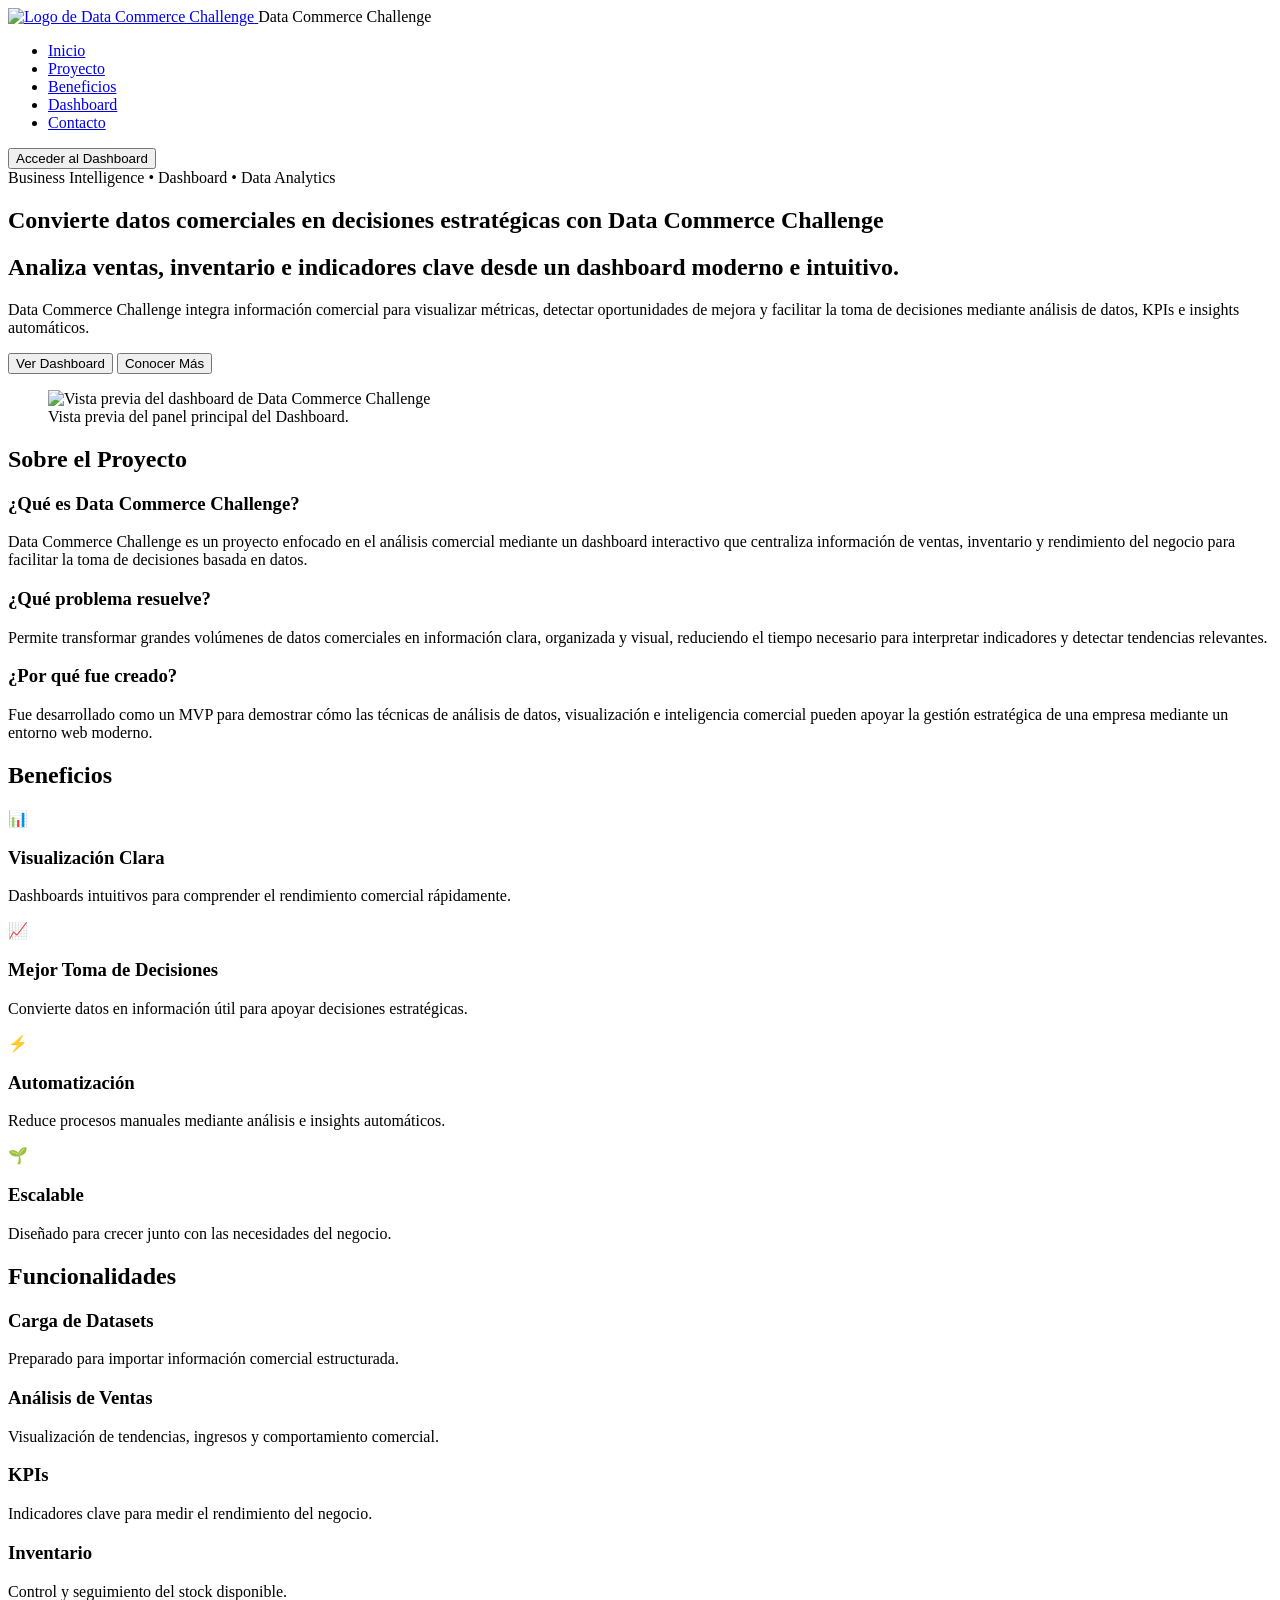
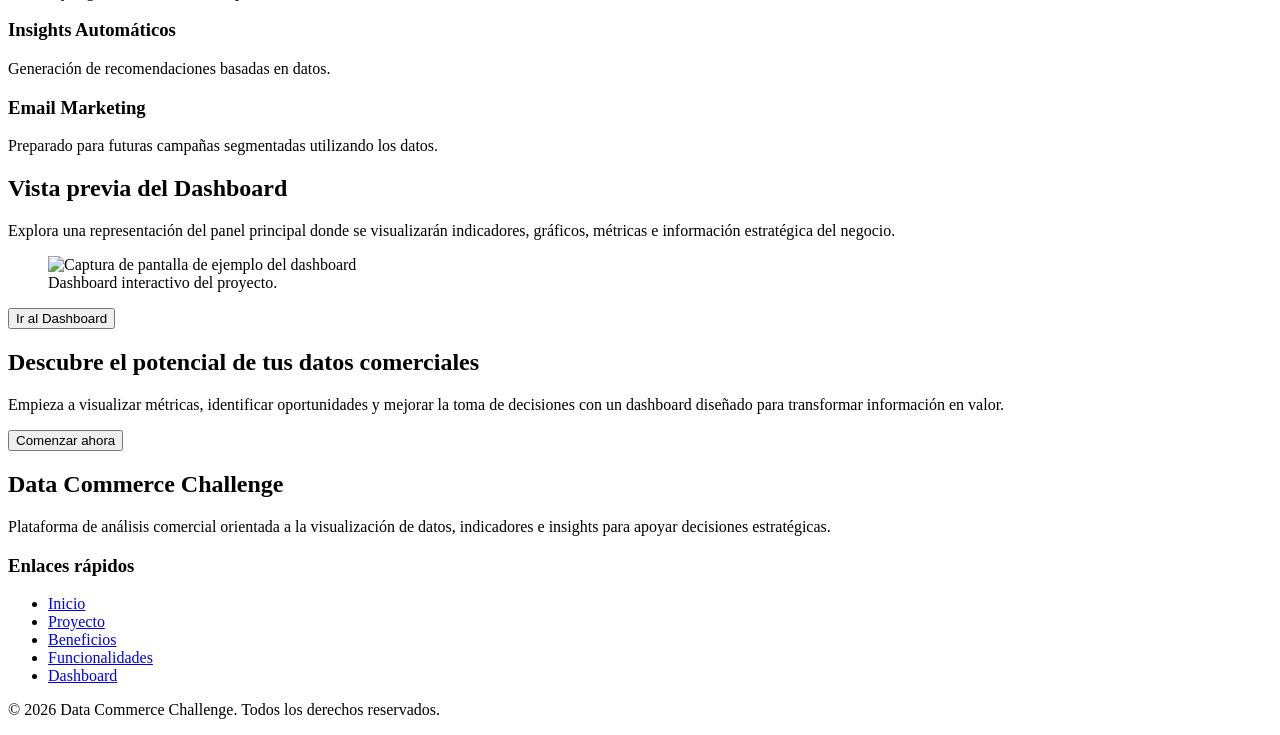
==== index.html @ dd5c3437 "Commit Codigo Index.html" ====
<!DOCTYPE html>
<html lang="es">

<head>
    <meta charset="UTF-8">
    <meta name="viewport" content="width=device-width, initial-scale=1.0">
    <meta name="description"
        content="Data Commerce Challenge es una plataforma de análisis comercial que transforma datos de ventas e inventario en información estratégica mediante un dashboard interactivo.">
    <title>Data Commerce Challenge | Dashboard de Análisis Comercial</title>

    <link rel="stylesheet" href="css/base.css">
    <link rel="stylesheet" href="css/landing.css">
</head>

<body>

    <header class="header" id="home">
        <nav class="navbar" aria-label="Navegación principal">

            <div class="navbar__brand">
                <a href="#hero" class="navbar__logo" aria-label="Inicio">
                    <img src="assets/images/logo.svg" alt="Logo de Data Commerce Challenge">
                </a>
                <span class="navbar__title">Data Commerce Challenge</span>
            </div>

            <ul class="navbar__menu">
                <li class="navbar__item">
                    <a href="#hero" class="navbar__link">Inicio</a>
                </li>
                <li class="navbar__item">
                    <a href="#about" class="navbar__link">Proyecto</a>
                </li>
                <li class="navbar__item">
                    <a href="#benefits" class="navbar__link">Beneficios</a>
                </li>
                <li class="navbar__item">
                    <a href="#dashboard-preview" class="navbar__link">Dashboard</a>
                </li>
                <li class="navbar__item">
                    <a href="#footer" class="navbar__link">Contacto</a>
                </li>
            </ul>

            <a href="#dashboard-preview" class="navbar__cta">
                <button type="button">Acceder al Dashboard</button>
            </a>

        </nav>
    </header>

    <main>

        <section class="hero" id="hero">

            <div class="hero__content">

                <span class="hero__badge">
                    Business Intelligence • Dashboard • Data Analytics
                </span>

                <h1>
                    Convierte datos comerciales en decisiones estratégicas con Data Commerce Challenge
                </h1>

                <h2 class="hero__subtitle">
                    Analiza ventas, inventario e indicadores clave desde un dashboard moderno e intuitivo.
                </h2>

                <p class="hero__description">
                    Data Commerce Challenge integra información comercial para visualizar métricas,
                    detectar oportunidades de mejora y facilitar la toma de decisiones mediante análisis
                    de datos, KPIs e insights automáticos.
                </p>

                <div class="hero__actions">
                    <button type="button">
                        Ver Dashboard
                    </button>

                    <button type="button">
                        Conocer Más
                    </button>
                </div>

            </div>

            <div class="hero__image">

                <figure>

                    <img
                        src="assets/images/dashboard-placeholder.png"
                        alt="Vista previa del dashboard de Data Commerce Challenge">

                    <figcaption>
                        Vista previa del panel principal del Dashboard.
                    </figcaption>

                </figure>

            </div>

        </section>

        <section class="about" id="about">

            <h2 class="section-title">
                Sobre el Proyecto
            </h2>

            <article class="about__article">

                <h3>
                    ¿Qué es Data Commerce Challenge?
                </h3>

                <p>
                    Data Commerce Challenge es un proyecto enfocado en el análisis comercial mediante un
                    dashboard interactivo que centraliza información de ventas, inventario y rendimiento
                    del negocio para facilitar la toma de decisiones basada en datos.
                </p>

            </article>

            <article class="about__article">

                <h3>
                    ¿Qué problema resuelve?
                </h3>

                <p>
                    Permite transformar grandes volúmenes de datos comerciales en información clara,
                    organizada y visual, reduciendo el tiempo necesario para interpretar indicadores
                    y detectar tendencias relevantes.
                </p>

            </article>

            <article class="about__article">

                <h3>
                    ¿Por qué fue creado?
                </h3>

                <p>
                    Fue desarrollado como un MVP para demostrar cómo las técnicas de análisis de datos,
                    visualización e inteligencia comercial pueden apoyar la gestión estratégica de una
                    empresa mediante un entorno web moderno.
                </p>

            </article>

        </section>

        <section class="benefits" id="benefits">

            <h2 class="section-title">
                Beneficios
            </h2>

            <div class="benefits__grid">

                <article class="benefit-card">

                    <span class="benefit-card__icon">
                        📊
                    </span>

                    <h3>
                        Visualización Clara
                    </h3>

                    <p>
                        Dashboards intuitivos para comprender el rendimiento comercial rápidamente.
                    </p>

                </article>

                <article class="benefit-card">

                    <span class="benefit-card__icon">
                        📈
                    </span>

                    <h3>
                        Mejor Toma de Decisiones
                    </h3>

                    <p>
                        Convierte datos en información útil para apoyar decisiones estratégicas.
                    </p>

                </article>

                <article class="benefit-card">

                    <span class="benefit-card__icon">
                        ⚡
                    </span>

                    <h3>
                        Automatización
                    </h3>

                    <p>
                        Reduce procesos manuales mediante análisis e insights automáticos.
                    </p>

                </article>

                <article class="benefit-card">

                    <span class="benefit-card__icon">
                        🌱
                    </span>

                    <h3>
                        Escalable
                    </h3>

                    <p>
                        Diseñado para crecer junto con las necesidades del negocio.
                    </p>

                </article>

            </div>

        </section>

        <section class="features" id="features">

            <h2 class="section-title">
                Funcionalidades
            </h2>

            <div class="features__grid">

                <article class="feature-card">
                    <h3>Carga de Datasets</h3>
                    <p>Preparado para importar información comercial estructurada.</p>
                </article>

                <article class="feature-card">
                    <h3>Análisis de Ventas</h3>
                    <p>Visualización de tendencias, ingresos y comportamiento comercial.</p>
                </article>

                <article class="feature-card">
                    <h3>KPIs</h3>
                    <p>Indicadores clave para medir el rendimiento del negocio.</p>
                </article>

                <article class="feature-card">
                    <h3>Inventario</h3>
                    <p>Control y seguimiento del stock disponible.</p>
                </article>

                <article class="feature-card">
                    <h3>Insights Automáticos</h3>
                    <p>Generación de recomendaciones basadas en datos.</p>
                </article>

                <article class="feature-card">
                    <h3>Email Marketing</h3>
                    <p>Preparado para futuras campañas segmentadas utilizando los datos.</p>
                </article>

            </div>

        </section>

        <section class="dashboard-preview" id="dashboard-preview">

            <div class="dashboard-preview__content">

                <h2 class="section-title">
                    Vista previa del Dashboard
                </h2>

                <p>
                    Explora una representación del panel principal donde se visualizarán
                    indicadores, gráficos, métricas e información estratégica del negocio.
                </p>

                <figure>

                    <img
                        src="assets/images/dashboard-preview.png"
                        alt="Captura de pantalla de ejemplo del dashboard">

                    <figcaption>
                        Dashboard interactivo del proyecto.
                    </figcaption>

                </figure>

                <button type="button">
                    Ir al Dashboard
                </button>

            </div>

        </section>

        <section class="cta" id="cta">

            <div class="cta__content">

                <h2>
                    Descubre el potencial de tus datos comerciales
                </h2>

                <p>
                    Empieza a visualizar métricas, identificar oportunidades y mejorar la toma
                    de decisiones con un dashboard diseñado para transformar información en valor.
                </p>

                <button type="button">
                    Comenzar ahora
                </button>

            </div>

        </section>

    </main>

    <footer class="footer" id="footer">

        <div class="footer__brand">

            <h2>
                Data Commerce Challenge
            </h2>

            <p>
                Plataforma de análisis comercial orientada a la visualización de datos,
                indicadores e insights para apoyar decisiones estratégicas.
            </p>

        </div>

        <div class="footer__links">

            <h3>
                Enlaces rápidos
            </h3>

            <ul>

                <li>
                    <a href="#hero">Inicio</a>
                </li>

                <li>
                    <a href="#about">Proyecto</a>
                </li>

                <li>
                    <a href="#benefits">Beneficios</a>
                </li>

                <li>
                    <a href="#features">Funcionalidades</a>
                </li>

                <li>
                    <a href="#dashboard-preview">Dashboard</a>
                </li>

            </ul>

        </div>

        <div class="footer__copyright">

            <p>
                &copy; 2026 Data Commerce Challenge. Todos los derechos reservados.
            </p>

        </div>

    </footer>

    <script src="js/main.js"></script>

</body>

</html>
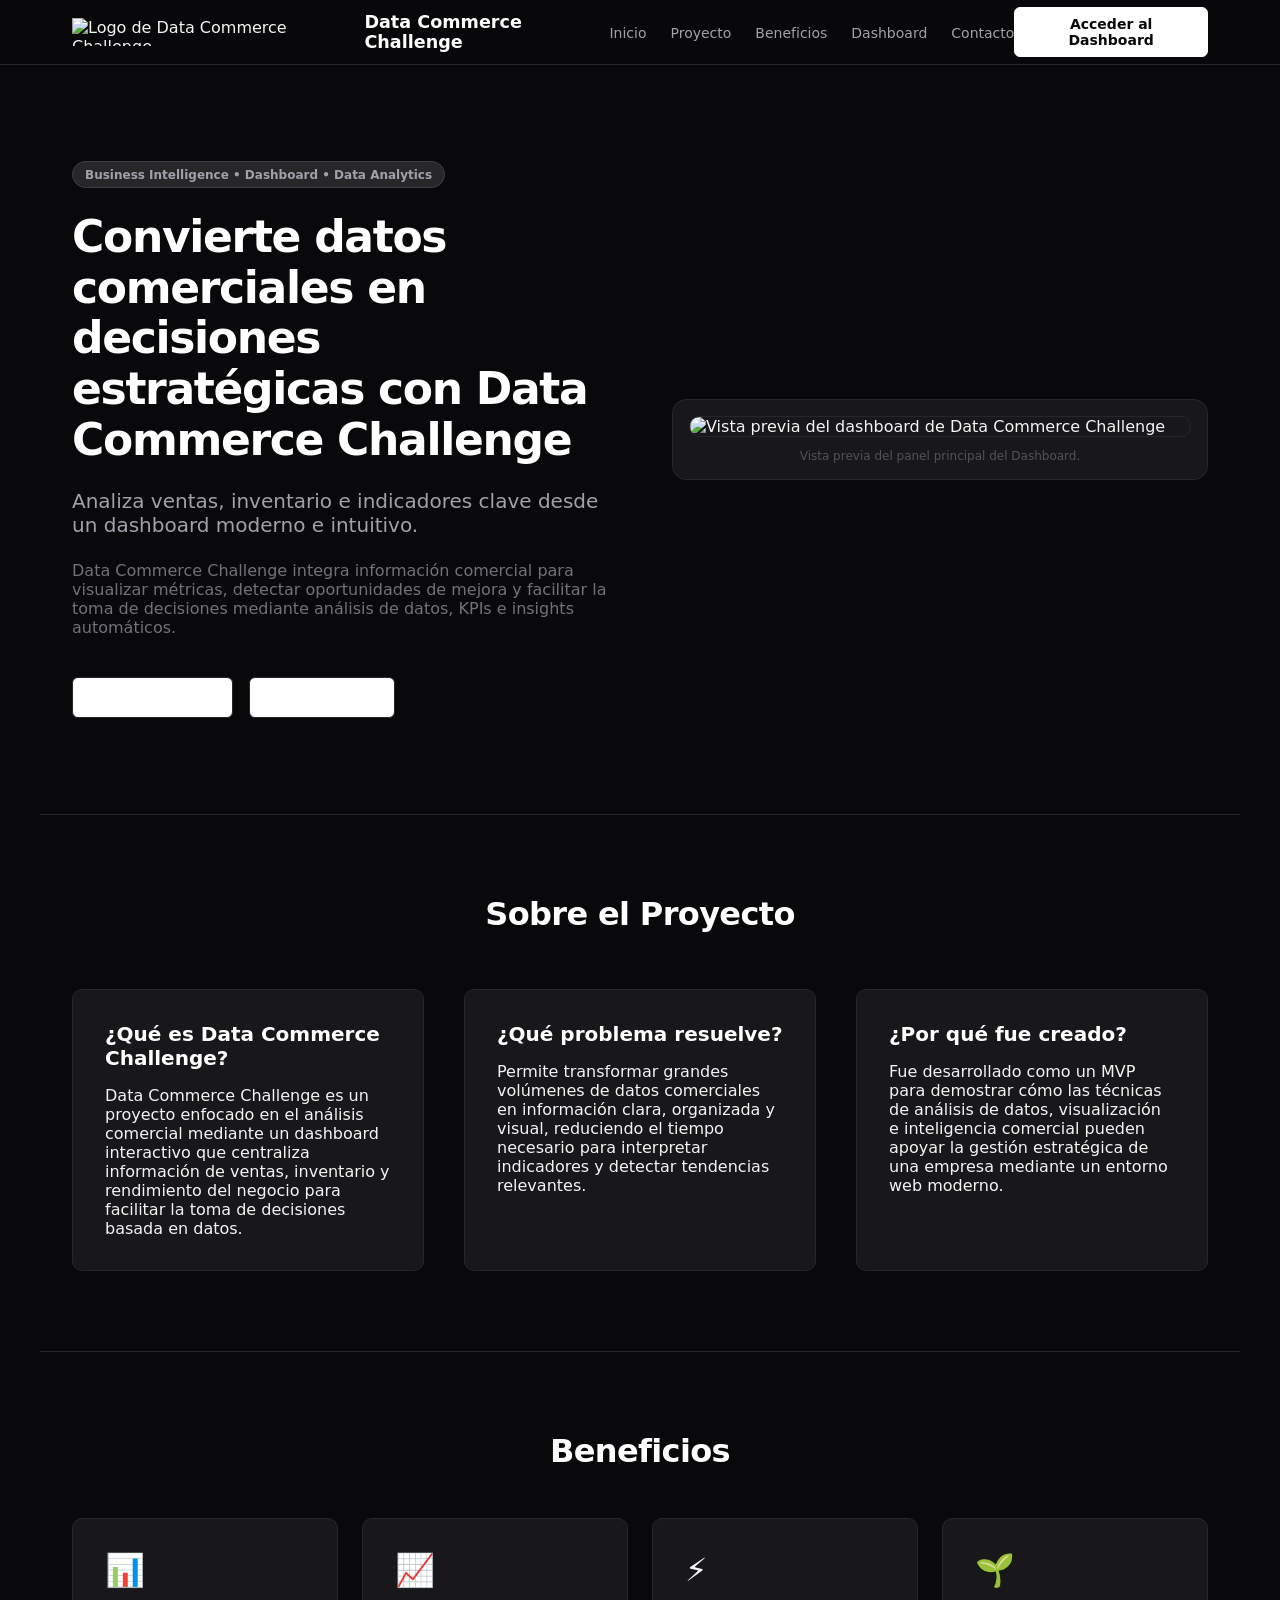
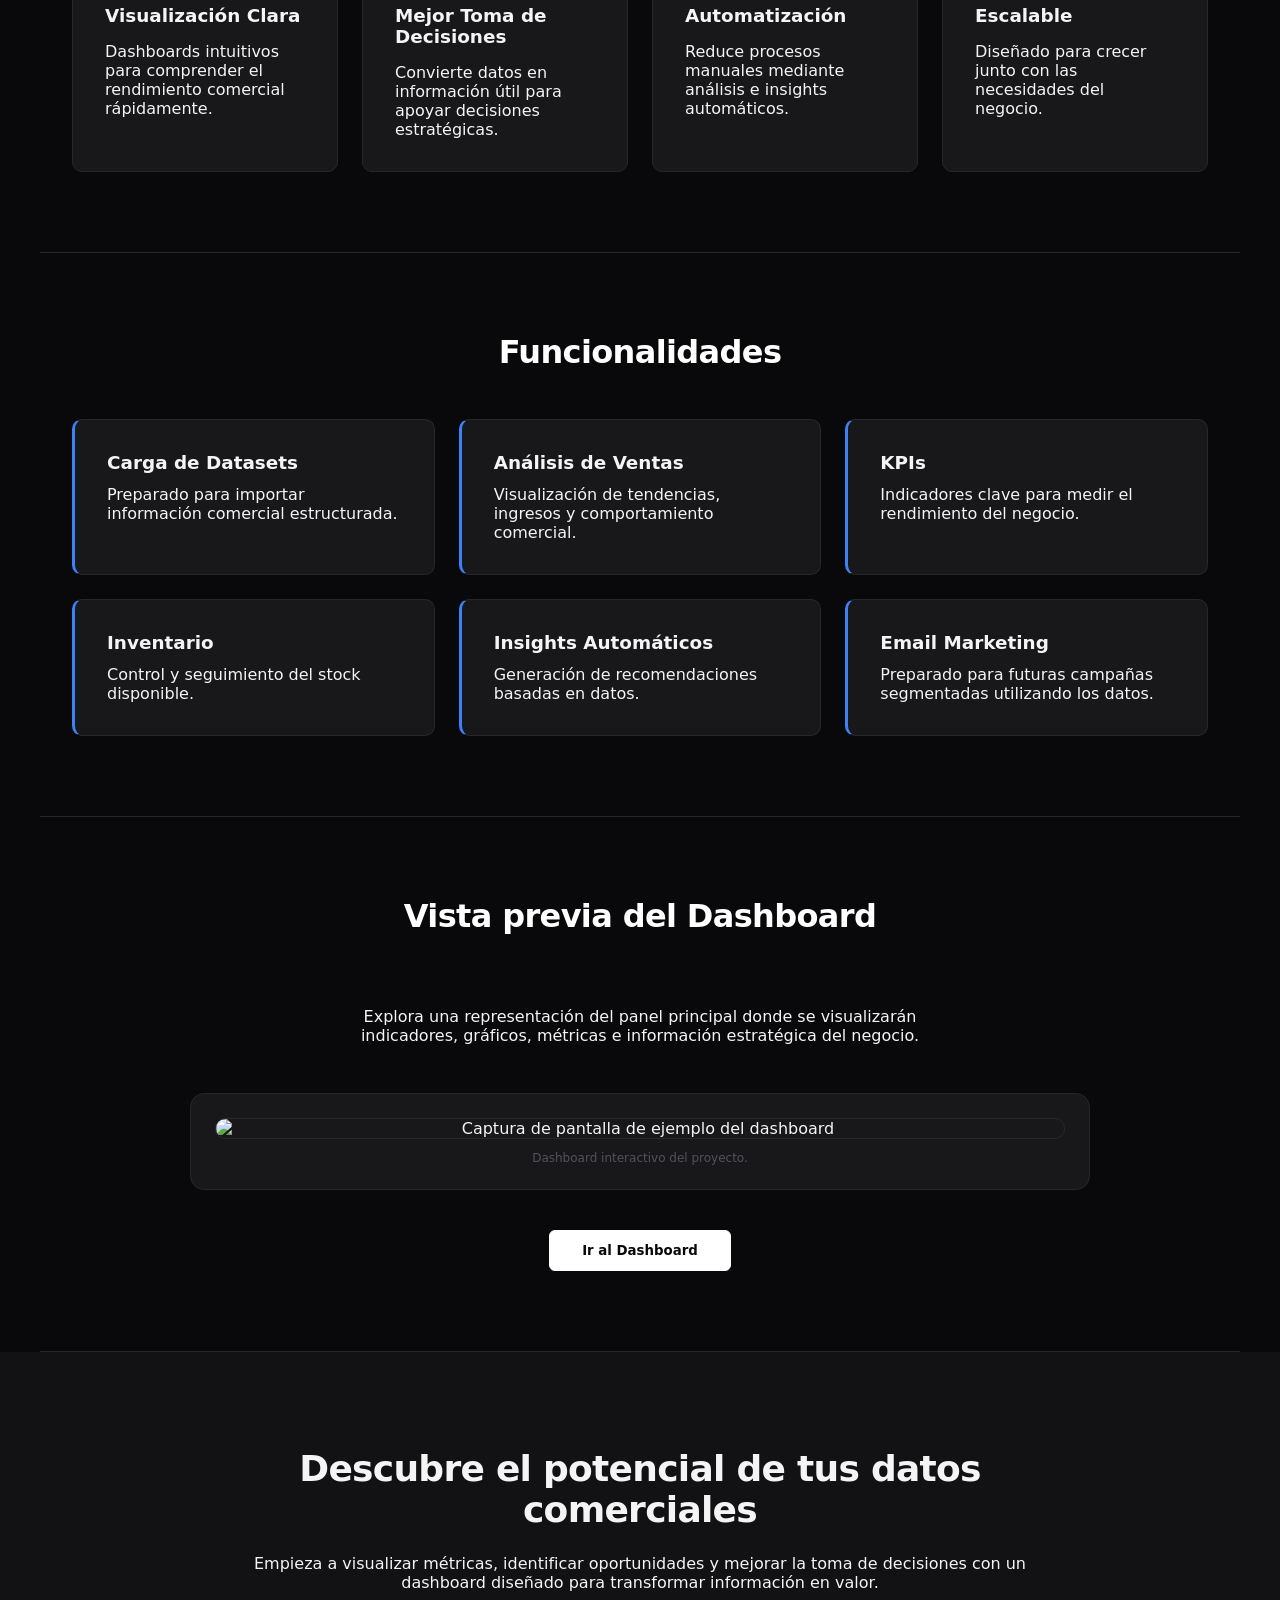
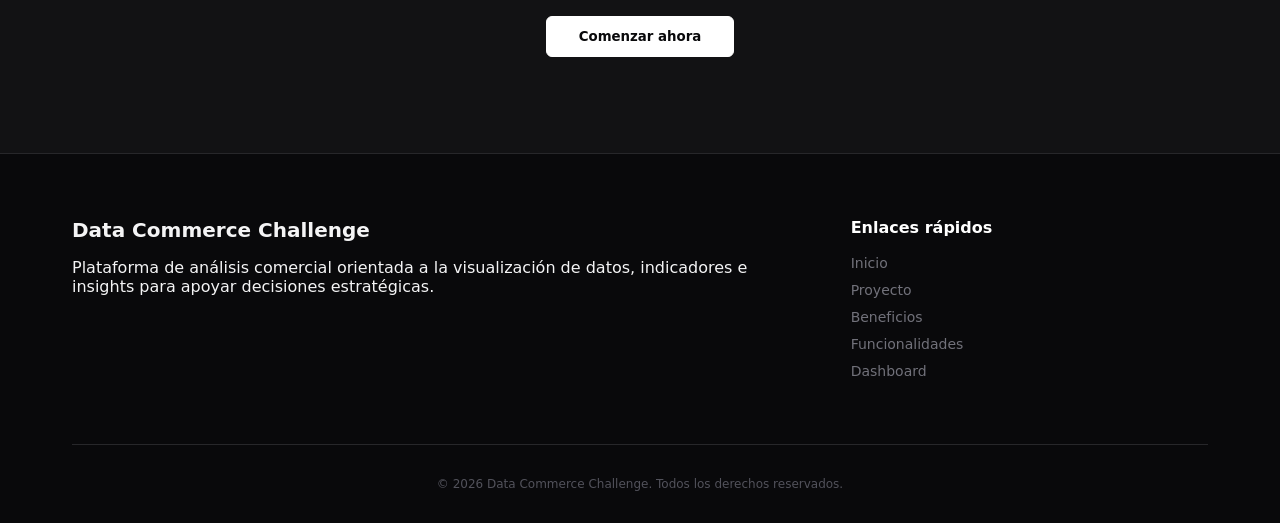
==== commit 36407a56: "Commit con avance del proyecto al 90%" ====
--- a/index.html
+++ b/index.html
@@ -42,7 +42,7 @@
                 </li>
             </ul>
 
-            <a href="#dashboard-preview" class="navbar__cta">
+            <a href="admin.html" class="navbar__cta">
                 <button type="button">Acceder al Dashboard</button>
             </a>
 
@@ -74,13 +74,17 @@
                 </p>
 
                 <div class="hero__actions">
-                    <button type="button">
-                        Ver Dashboard
-                    </button>
-
-                    <button type="button">
-                        Conocer Más
-                    </button>
+                    <a href="admin.html">
+                        <button type="button">
+                            Ver Dashboard
+                        </button>
+                    </a>
+
+                    <a href="#about">
+                        <button type="button">
+                            Conocer Más
+                        </button>
+                    </a>
                 </div>
 
             </div>
@@ -296,9 +300,11 @@
 
                 </figure>
 
-                <button type="button">
-                    Ir al Dashboard
-                </button>
+                <a href="admin.html">
+                    <button type="button">
+                        Ir al Dashboard
+                    </button>
+                </a>
 
             </div>
 
@@ -317,9 +323,11 @@
                     de decisiones con un dashboard diseñado para transformar información en valor.
                 </p>
 
-                <button type="button">
-                    Comenzar ahora
-                </button>
+                <a href="admin.html">
+                    <button type="button">
+                        Comenzar ahora
+                    </button>
+                </a>
 
             </div>
 
--- a/css/base.css
+++ b/css/base.css
@@ -0,0 +1,80 @@
+/* ==========================================================================
+   css/base.css - Reset & Global Variables
+   ========================================================================== */
+
+:root {
+    --bg-main: #09090b;
+    --bg-secondary: #121214;
+    --bg-card: #18181b;
+    --color-primary: #ffffff;
+    --color-secondary: #a1a1aa;
+    --color-success: #10b981;
+    --color-warning: #f59e0b;
+    --color-error: #ef4444;
+    --color-highlight: #3b82f6;
+    
+    --text-main: #f4f4f5;
+    --text-secondary: #71717a;
+    --text-muted: #52525b;
+    
+    --border-color: #27272a;
+    --border-color-hover: #3f3f46;
+    
+    --font-sans: system-ui, -apple-system, BlinkMacSystemFont, "Segoe UI", Roboto, sans-serif;
+    --radius-sm: 6px;
+    --radius-md: 10px;
+    --radius-lg: 14px;
+    
+    --transition-fast: 0.15s ease;
+    --transition-normal: 0.25s cubic-bezier(0.4, 0, 0.2, 1);
+}
+
+*, *::before, *::after {
+    box-sizing: border-box;
+    margin: 0;
+    padding: 0;
+}
+
+html {
+    font-family: var(--font-sans);
+    font-size: 16px;
+    background-color: var(--bg-main);
+    color: var(--text-main);
+    scroll-behavior: smooth;
+    -webkit-font-smoothing: antialiased;
+}
+
+body {
+    min-height: 100vh;
+    display: flex;
+    flex-direction: column;
+}
+
+a {
+    color: inherit;
+    text-decoration: none;
+    transition: color var(--transition-fast);
+}
+
+button {
+    font-family: inherit;
+    background: none;
+    border: none;
+    cursor: pointer;
+    transition: all var(--transition-fast);
+}
+
+img {
+    max-width: 100%;
+    height: auto;
+    display: block;
+}
+
+.section-title {
+    font-size: 2rem;
+    font-weight: 600;
+    text-align: center;
+    color: var(--color-primary);
+    margin-bottom: 3rem;
+    letter-spacing: -0.02em;
+}
--- a/css/landing.css
+++ b/css/landing.css
@@ -0,0 +1,448 @@
+/* ==========================================================================
+   css/landing.css - Landing Page Specific Styles
+   ========================================================================== */
+
+/* Navbar & Header */
+.header {
+    background-color: rgba(9, 9, 11, 0.8);
+    backdrop-filter: blur(12px);
+    -webkit-backdrop-filter: blur(12px);
+    border-bottom: 1px solid var(--border-color);
+    position: sticky;
+    top: 0;
+    z-index: 100;
+}
+
+.navbar {
+    display: flex;
+    justify-content: space-between;
+    align-items: center;
+    max-width: 1200px;
+    margin: 0 auto;
+    padding: 1rem 2rem;
+    height: 64px;
+}
+
+.navbar__brand {
+    display: flex;
+    align-items: center;
+    gap: 0.75rem;
+}
+
+.navbar__brand img {
+    height: 28px;
+    width: auto;
+}
+
+.navbar__title {
+    font-weight: 600;
+    font-size: 1.1rem;
+    color: var(--color-primary);
+}
+
+.navbar__menu {
+    display: flex;
+    list-style: none;
+    gap: 1.5rem;
+}
+
+.navbar__link {
+    font-size: 0.875rem;
+    color: var(--color-secondary);
+    font-weight: 500;
+}
+
+.navbar__link:hover {
+    color: var(--color-primary);
+}
+
+.navbar__cta button {
+    background-color: var(--color-primary);
+    color: var(--bg-main);
+    padding: 0.5rem 1rem;
+    border-radius: var(--radius-sm);
+    font-weight: 600;
+    font-size: 0.875rem;
+    border: 1px solid var(--color-primary);
+}
+
+.navbar__cta button:hover {
+    background-color: transparent;
+    color: var(--color-primary);
+}
+
+/* Hero Section */
+.hero {
+    display: grid;
+    grid-template-columns: 1fr 1fr;
+    align-items: center;
+    gap: 4rem;
+    max-width: 1200px;
+    margin: 0 auto;
+    padding: 6rem 2rem;
+}
+
+.hero__content {
+    display: flex;
+    flex-direction: column;
+    align-items: flex-start;
+    gap: 1.5rem;
+}
+
+.hero__badge {
+    background-color: var(--border-color);
+    color: var(--color-secondary);
+    padding: 0.35rem 0.75rem;
+    border-radius: 20px;
+    font-size: 0.75rem;
+    font-weight: 600;
+    border: 1px solid var(--border-color-hover);
+}
+
+.hero h1 {
+    font-size: 2.75rem;
+    font-weight: 700;
+    color: var(--color-primary);
+    line-height: 1.15;
+    letter-spacing: -0.03em;
+}
+
+.hero__subtitle {
+    font-size: 1.25rem;
+    font-weight: 400;
+    color: var(--color-secondary);
+}
+
+.hero__description {
+    font-size: 1rem;
+    color: var(--text-secondary);
+}
+
+.hero__actions {
+    display: flex;
+    gap: 1rem;
+    margin-top: 1rem;
+}
+
+.hero__actions button:first-child {
+    background-color: var(--color-primary);
+    color: var(--bg-main);
+    padding: 0.75rem 1.5rem;
+    border-radius: var(--radius-sm);
+    font-weight: 600;
+    border: 1px solid var(--color-primary);
+}
+
+.hero__actions button:first-child:hover {
+    background-color: transparent;
+    color: var(--color-primary);
+}
+
+.hero__actions button:last-child {
+    border: 1px solid var(--border-color);
+    color: var(--color-primary);
+    padding: 0.75rem 1.5rem;
+    border-radius: var(--radius-sm);
+    font-weight: 600;
+}
+
+.hero__actions button:last-child:hover {
+    background-color: var(--bg-card);
+    border-color: var(--border-color-hover);
+}
+
+.hero__image figure {
+    background: var(--bg-card);
+    border: 1px solid var(--border-color);
+    border-radius: var(--radius-lg);
+    padding: 1rem;
+    box-shadow: var(--shadow-lg);
+    overflow: hidden;
+}
+
+.hero__image img {
+    border-radius: var(--radius-md);
+    border: 1px solid var(--border-color);
+}
+
+.hero__image figcaption {
+    font-size: 0.75rem;
+    color: var(--text-muted);
+    text-align: center;
+    margin-top: 0.75rem;
+}
+
+/* Sections General */
+main section {
+    border-bottom: 1px solid var(--border-color);
+}
+
+/* About Section */
+.about {
+    max-width: 1200px;
+    margin: 0 auto;
+    padding: 5rem 2rem;
+    display: grid;
+    grid-template-columns: repeat(3, 1fr);
+    gap: 2.5rem;
+}
+
+.about .section-title {
+    grid-column: 1 / -1;
+    margin-bottom: 1rem;
+}
+
+.about__article {
+    background-color: var(--bg-card);
+    border: 1px solid var(--border-color);
+    border-radius: var(--radius-md);
+    padding: 2rem;
+    display: flex;
+    flex-direction: column;
+    gap: 1rem;
+    transition: transform var(--transition-normal);
+}
+
+.about__article:hover {
+    transform: translateY(-4px);
+    border-color: var(--border-color-hover);
+}
+
+.about__article h3 {
+    font-size: 1.25rem;
+    color: var(--color-primary);
+}
+
+/* Benefits Section */
+.benefits {
+    max-width: 1200px;
+    margin: 0 auto;
+    padding: 5rem 2rem;
+}
+
+.benefits__grid {
+    display: grid;
+    grid-template-columns: repeat(auto-fit, minmax(240px, 1fr));
+    gap: 1.5rem;
+}
+
+.benefit-card {
+    background-color: var(--bg-card);
+    border: 1px solid var(--border-color);
+    border-radius: var(--radius-md);
+    padding: 2rem;
+    display: flex;
+    flex-direction: column;
+    gap: 1rem;
+    transition: border-color var(--transition-fast);
+}
+
+.benefit-card:hover {
+    border-color: var(--border-color-hover);
+}
+
+.benefit-card__icon {
+    font-size: 2rem;
+}
+
+.benefit-card h3 {
+    font-size: 1.15rem;
+}
+
+/* Features Section */
+.features {
+    max-width: 1200px;
+    margin: 0 auto;
+    padding: 5rem 2rem;
+}
+
+.features__grid {
+    display: grid;
+    grid-template-columns: repeat(auto-fit, minmax(300px, 1fr));
+    gap: 1.5rem;
+}
+
+.feature-card {
+    background-color: var(--bg-card);
+    border: 1px solid var(--border-color);
+    border-radius: var(--radius-md);
+    padding: 2rem;
+    display: flex;
+    flex-direction: column;
+    gap: 0.75rem;
+    border-left: 3px solid var(--color-highlight);
+}
+
+.feature-card h3 {
+    font-size: 1.15rem;
+}
+
+/* Dashboard Preview Section */
+.dashboard-preview {
+    max-width: 1200px;
+    margin: 0 auto;
+    padding: 5rem 2rem;
+}
+
+.dashboard-preview__content {
+    display: flex;
+    flex-direction: column;
+    align-items: center;
+    gap: 1.5rem;
+    text-align: center;
+}
+
+.dashboard-preview__content p {
+    max-width: 600px;
+}
+
+.dashboard-preview figure {
+    background: var(--bg-card);
+    border: 1px solid var(--border-color);
+    border-radius: var(--radius-lg);
+    padding: 1.5rem;
+    margin-top: 1.5rem;
+    max-width: 900px;
+    width: 100%;
+}
+
+.dashboard-preview figure img {
+    border-radius: var(--radius-md);
+    border: 1px solid var(--border-color);
+}
+
+.dashboard-preview figcaption {
+    font-size: 0.75rem;
+    color: var(--text-muted);
+    margin-top: 0.75rem;
+}
+
+.dashboard-preview button {
+    background-color: var(--color-primary);
+    color: var(--bg-main);
+    padding: 0.75rem 2rem;
+    border-radius: var(--radius-sm);
+    font-weight: 600;
+    margin-top: 1rem;
+    border: 1px solid var(--color-primary);
+}
+
+.dashboard-preview button:hover {
+    background-color: transparent;
+    color: var(--color-primary);
+}
+
+/* CTA Section */
+.cta {
+    background-color: var(--bg-secondary);
+    padding: 6rem 2rem;
+}
+
+.cta__content {
+    max-width: 800px;
+    margin: 0 auto;
+    display: flex;
+    flex-direction: column;
+    align-items: center;
+    text-align: center;
+    gap: 1.5rem;
+}
+
+.cta__content h2 {
+    font-size: 2.25rem;
+    letter-spacing: -0.02em;
+}
+
+.cta__content button {
+    background-color: var(--color-primary);
+    color: var(--bg-main);
+    padding: 0.75rem 2rem;
+    border-radius: var(--radius-sm);
+    font-weight: 600;
+    border: 1px solid var(--color-primary);
+}
+
+.cta__content button:hover {
+    background-color: transparent;
+    color: var(--color-primary);
+}
+
+/* Footer Section */
+.footer {
+    max-width: 1200px;
+    margin: 0 auto;
+    padding: 4rem 2rem 2rem;
+    display: grid;
+    grid-template-columns: 2fr 1fr;
+    gap: 4rem;
+}
+
+.footer__brand {
+    display: flex;
+    flex-direction: column;
+    gap: 1rem;
+}
+
+.footer__brand h2 {
+    font-size: 1.25rem;
+}
+
+.footer__links {
+    display: flex;
+    flex-direction: column;
+    gap: 1rem;
+}
+
+.footer__links h3 {
+    font-size: 1rem;
+    color: var(--color-primary);
+}
+
+.footer__links ul {
+    list-style: none;
+    display: flex;
+    flex-direction: column;
+    gap: 0.5rem;
+}
+
+.footer__links a {
+    font-size: 0.875rem;
+    color: var(--text-secondary);
+}
+
+.footer__links a:hover {
+    color: var(--color-primary);
+}
+
+.footer__copyright {
+    grid-column: 1 / -1;
+    border-top: 1px solid var(--border-color);
+    padding-top: 2rem;
+    text-align: center;
+    font-size: 0.75rem;
+    color: var(--text-muted);
+}
+
+/* Responsive Styling */
+@media (max-width: 992px) {
+    .hero {
+        grid-template-columns: 1fr;
+        text-align: center;
+        gap: 3rem;
+        padding: 4rem 2rem;
+    }
+    
+    .hero__content {
+        align-items: center;
+    }
+    
+    .about {
+        grid-template-columns: 1fr;
+        gap: 1.5rem;
+    }
+    
+    .footer {
+        grid-template-columns: 1fr;
+        gap: 2rem;
+    }
+}
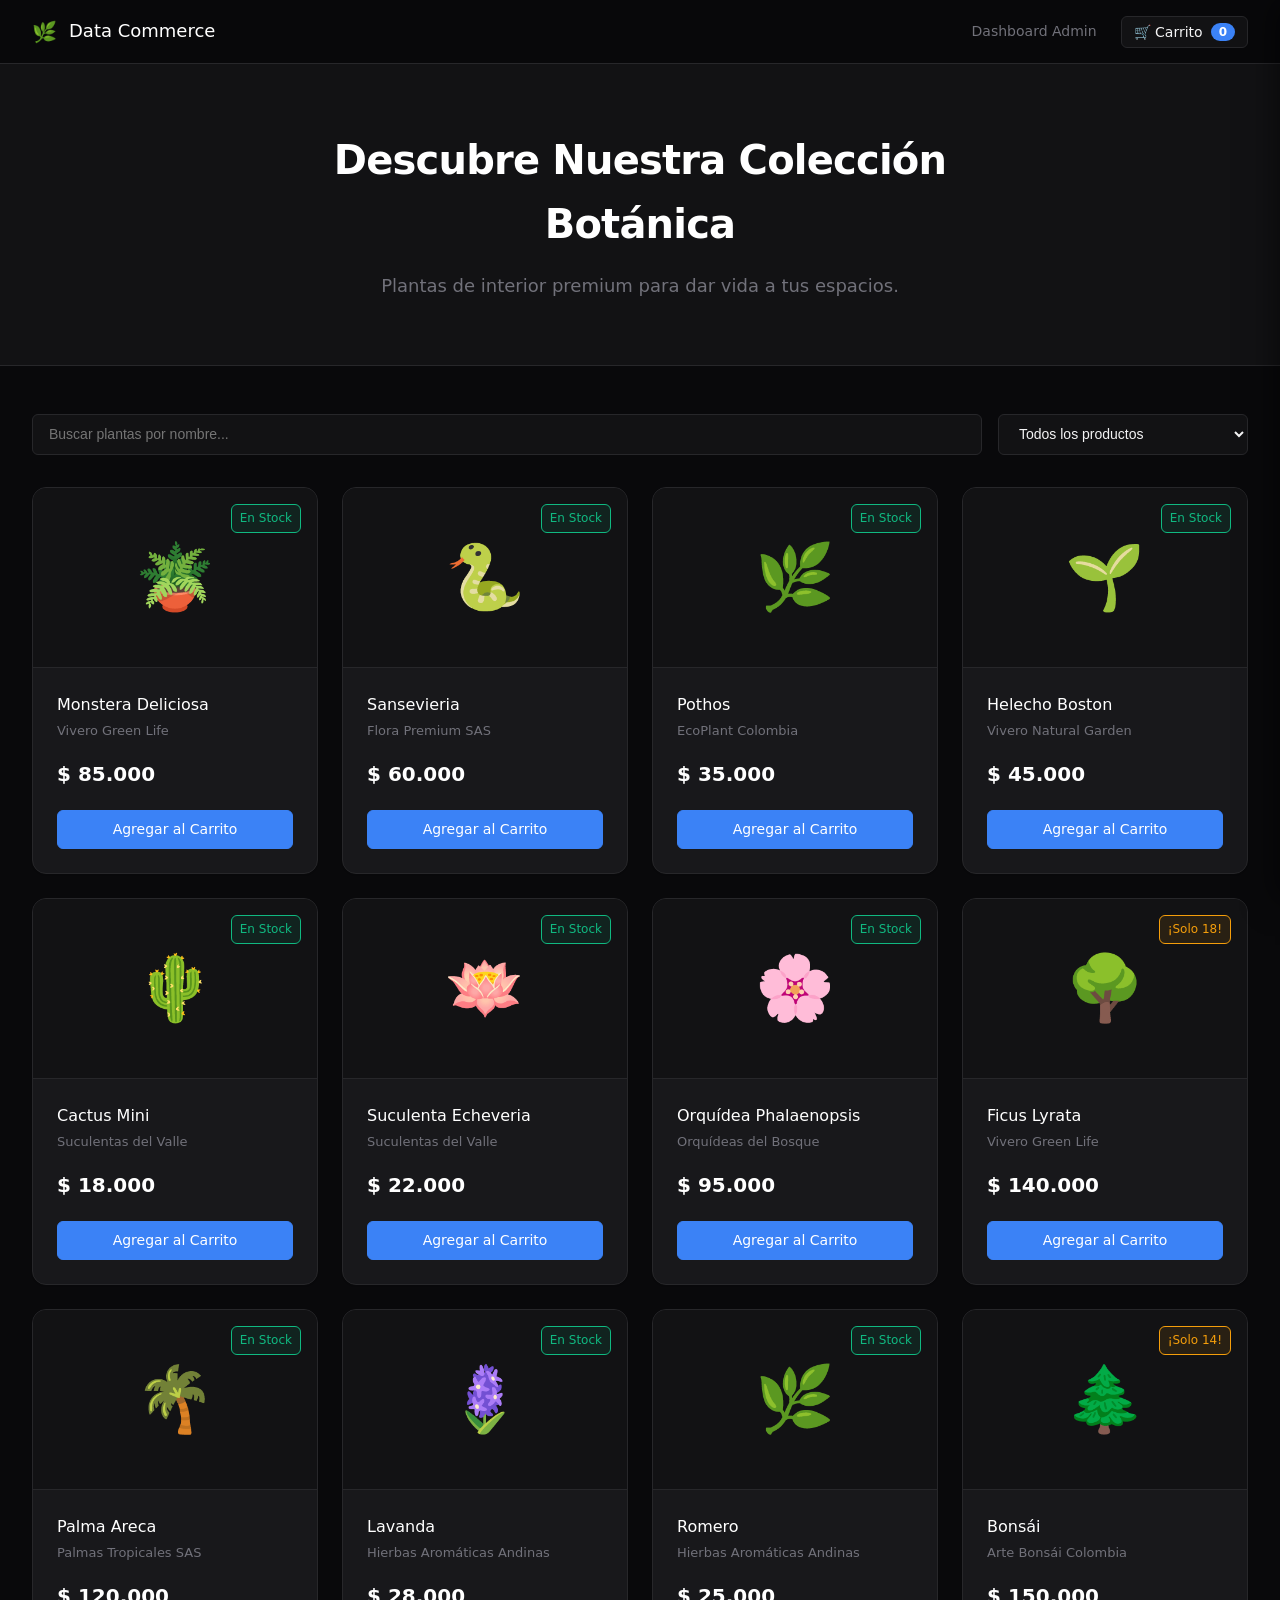
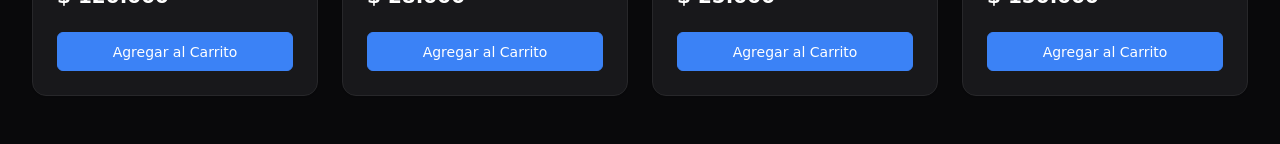
==== commit 94fe4b75: "Implementación de la tienda, carrito y sincronización de datos en memoria" ====
--- a/index.html
+++ b/index.html
@@ -1,399 +1,82 @@
 <!DOCTYPE html>
 <html lang="es">
-
 <head>
     <meta charset="UTF-8">
     <meta name="viewport" content="width=device-width, initial-scale=1.0">
-    <meta name="description"
-        content="Data Commerce Challenge es una plataforma de análisis comercial que transforma datos de ventas e inventario en información estratégica mediante un dashboard interactivo.">
-    <title>Data Commerce Challenge | Dashboard de Análisis Comercial</title>
-
-    <link rel="stylesheet" href="css/base.css">
-    <link rel="stylesheet" href="css/landing.css">
+    <meta name="description" content="Data Commerce Challenge Store">
+    <title>Tienda | Data Commerce Challenge</title>
+    <link href="https://fonts.googleapis.com/css2?family=Inter:wght@400;500;600;700;800&display=swap" rel="stylesheet">
+    <link rel="stylesheet" href="css/store.css">
 </head>
-
 <body>
 
-    <header class="header" id="home">
-        <nav class="navbar" aria-label="Navegación principal">
-
-            <div class="navbar__brand">
-                <a href="#hero" class="navbar__logo" aria-label="Inicio">
-                    <img src="assets/images/logo.svg" alt="Logo de Data Commerce Challenge">
-                </a>
-                <span class="navbar__title">Data Commerce Challenge</span>
-            </div>
-
-            <ul class="navbar__menu">
-                <li class="navbar__item">
-                    <a href="#hero" class="navbar__link">Inicio</a>
-                </li>
-                <li class="navbar__item">
-                    <a href="#about" class="navbar__link">Proyecto</a>
-                </li>
-                <li class="navbar__item">
-                    <a href="#benefits" class="navbar__link">Beneficios</a>
-                </li>
-                <li class="navbar__item">
-                    <a href="#dashboard-preview" class="navbar__link">Dashboard</a>
-                </li>
-                <li class="navbar__item">
-                    <a href="#footer" class="navbar__link">Contacto</a>
-                </li>
-            </ul>
-
-            <a href="admin.html" class="navbar__cta">
-                <button type="button">Acceder al Dashboard</button>
-            </a>
-
+    <!-- Header -->
+    <header class="store-header">
+        <a href="index.html" class="store-header__brand">
+            <span>🌿</span> Data Commerce
+        </a>
+        <nav class="store-nav">
+            <a href="admin.html" class="store-nav__link">Dashboard Admin</a>
+            <button class="cart-toggle" id="cart-toggle">
+                🛒 Carrito
+                <span class="cart-count" id="cart-count">0</span>
+            </button>
         </nav>
     </header>
 
-    <main>
+    <!-- Banner -->
+    <section class="store-banner">
+        <div class="store-banner__content">
+            <h1>Descubre Nuestra Colección Botánica</h1>
+            <p>Plantas de interior premium para dar vida a tus espacios.</p>
+        </div>
+    </section>
 
-        <section class="hero" id="hero">
+    <!-- Catalog Section -->
+    <main class="catalog-section">
+        <div class="catalog-controls">
+            <input type="text" id="search-input" class="search-input" placeholder="Buscar plantas por nombre...">
+            <select id="filter-select" class="search-input" style="flex: 0 1 200px;">
+                <option value="all">Todos los productos</option>
+                <option value="in-stock">En Stock</option>
+            </select>
+        </div>
 
-            <div class="hero__content">
-
-                <span class="hero__badge">
-                    Business Intelligence • Dashboard • Data Analytics
-                </span>
-
-                <h1>
-                    Convierte datos comerciales en decisiones estratégicas con Data Commerce Challenge
-                </h1>
-
-                <h2 class="hero__subtitle">
-                    Analiza ventas, inventario e indicadores clave desde un dashboard moderno e intuitivo.
-                </h2>
-
-                <p class="hero__description">
-                    Data Commerce Challenge integra información comercial para visualizar métricas,
-                    detectar oportunidades de mejora y facilitar la toma de decisiones mediante análisis
-                    de datos, KPIs e insights automáticos.
-                </p>
-
-                <div class="hero__actions">
-                    <a href="admin.html">
-                        <button type="button">
-                            Ver Dashboard
-                        </button>
-                    </a>
-
-                    <a href="#about">
-                        <button type="button">
-                            Conocer Más
-                        </button>
-                    </a>
-                </div>
-
-            </div>
-
-            <div class="hero__image">
-
-                <figure>
-
-                    <img
-                        src="assets/images/dashboard-placeholder.png"
-                        alt="Vista previa del dashboard de Data Commerce Challenge">
-
-                    <figcaption>
-                        Vista previa del panel principal del Dashboard.
-                    </figcaption>
-
-                </figure>
-
-            </div>
-
-        </section>
-
-        <section class="about" id="about">
-
-            <h2 class="section-title">
-                Sobre el Proyecto
-            </h2>
-
-            <article class="about__article">
-
-                <h3>
-                    ¿Qué es Data Commerce Challenge?
-                </h3>
-
-                <p>
-                    Data Commerce Challenge es un proyecto enfocado en el análisis comercial mediante un
-                    dashboard interactivo que centraliza información de ventas, inventario y rendimiento
-                    del negocio para facilitar la toma de decisiones basada en datos.
-                </p>
-
-            </article>
-
-            <article class="about__article">
-
-                <h3>
-                    ¿Qué problema resuelve?
-                </h3>
-
-                <p>
-                    Permite transformar grandes volúmenes de datos comerciales en información clara,
-                    organizada y visual, reduciendo el tiempo necesario para interpretar indicadores
-                    y detectar tendencias relevantes.
-                </p>
-
-            </article>
-
-            <article class="about__article">
-
-                <h3>
-                    ¿Por qué fue creado?
-                </h3>
-
-                <p>
-                    Fue desarrollado como un MVP para demostrar cómo las técnicas de análisis de datos,
-                    visualización e inteligencia comercial pueden apoyar la gestión estratégica de una
-                    empresa mediante un entorno web moderno.
-                </p>
-
-            </article>
-
-        </section>
-
-        <section class="benefits" id="benefits">
-
-            <h2 class="section-title">
-                Beneficios
-            </h2>
-
-            <div class="benefits__grid">
-
-                <article class="benefit-card">
-
-                    <span class="benefit-card__icon">
-                        📊
-                    </span>
-
-                    <h3>
-                        Visualización Clara
-                    </h3>
-
-                    <p>
-                        Dashboards intuitivos para comprender el rendimiento comercial rápidamente.
-                    </p>
-
-                </article>
-
-                <article class="benefit-card">
-
-                    <span class="benefit-card__icon">
-                        📈
-                    </span>
-
-                    <h3>
-                        Mejor Toma de Decisiones
-                    </h3>
-
-                    <p>
-                        Convierte datos en información útil para apoyar decisiones estratégicas.
-                    </p>
-
-                </article>
-
-                <article class="benefit-card">
-
-                    <span class="benefit-card__icon">
-                        ⚡
-                    </span>
-
-                    <h3>
-                        Automatización
-                    </h3>
-
-                    <p>
-                        Reduce procesos manuales mediante análisis e insights automáticos.
-                    </p>
-
-                </article>
-
-                <article class="benefit-card">
-
-                    <span class="benefit-card__icon">
-                        🌱
-                    </span>
-
-                    <h3>
-                        Escalable
-                    </h3>
-
-                    <p>
-                        Diseñado para crecer junto con las necesidades del negocio.
-                    </p>
-
-                </article>
-
-            </div>
-
-        </section>
-
-        <section class="features" id="features">
-
-            <h2 class="section-title">
-                Funcionalidades
-            </h2>
-
-            <div class="features__grid">
-
-                <article class="feature-card">
-                    <h3>Carga de Datasets</h3>
-                    <p>Preparado para importar información comercial estructurada.</p>
-                </article>
-
-                <article class="feature-card">
-                    <h3>Análisis de Ventas</h3>
-                    <p>Visualización de tendencias, ingresos y comportamiento comercial.</p>
-                </article>
-
-                <article class="feature-card">
-                    <h3>KPIs</h3>
-                    <p>Indicadores clave para medir el rendimiento del negocio.</p>
-                </article>
-
-                <article class="feature-card">
-                    <h3>Inventario</h3>
-                    <p>Control y seguimiento del stock disponible.</p>
-                </article>
-
-                <article class="feature-card">
-                    <h3>Insights Automáticos</h3>
-                    <p>Generación de recomendaciones basadas en datos.</p>
-                </article>
-
-                <article class="feature-card">
-                    <h3>Email Marketing</h3>
-                    <p>Preparado para futuras campañas segmentadas utilizando los datos.</p>
-                </article>
-
-            </div>
-
-        </section>
-
-        <section class="dashboard-preview" id="dashboard-preview">
-
-            <div class="dashboard-preview__content">
-
-                <h2 class="section-title">
-                    Vista previa del Dashboard
-                </h2>
-
-                <p>
-                    Explora una representación del panel principal donde se visualizarán
-                    indicadores, gráficos, métricas e información estratégica del negocio.
-                </p>
-
-                <figure>
-
-                    <img
-                        src="assets/images/dashboard-preview.png"
-                        alt="Captura de pantalla de ejemplo del dashboard">
-
-                    <figcaption>
-                        Dashboard interactivo del proyecto.
-                    </figcaption>
-
-                </figure>
-
-                <a href="admin.html">
-                    <button type="button">
-                        Ir al Dashboard
-                    </button>
-                </a>
-
-            </div>
-
-        </section>
-
-        <section class="cta" id="cta">
-
-            <div class="cta__content">
-
-                <h2>
-                    Descubre el potencial de tus datos comerciales
-                </h2>
-
-                <p>
-                    Empieza a visualizar métricas, identificar oportunidades y mejorar la toma
-                    de decisiones con un dashboard diseñado para transformar información en valor.
-                </p>
-
-                <a href="admin.html">
-                    <button type="button">
-                        Comenzar ahora
-                    </button>
-                </a>
-
-            </div>
-
-        </section>
-
+        <div class="products-grid" id="products-grid">
+            <!-- Los productos se cargarán dinámicamente aquí mediante JS -->
+        </div>
     </main>
 
-    <footer class="footer" id="footer">
+    <!-- Cart Overlay -->
+    <div class="cart-overlay" id="cart-overlay"></div>
 
-        <div class="footer__brand">
-
-            <h2>
-                Data Commerce Challenge
-            </h2>
-
-            <p>
-                Plataforma de análisis comercial orientada a la visualización de datos,
-                indicadores e insights para apoyar decisiones estratégicas.
-            </p>
-
+    <!-- Cart Sidebar -->
+    <aside class="cart-sidebar" id="cart-sidebar">
+        <div class="cart-header">
+            <h2>Tu Carrito</h2>
+            <button class="close-cart" id="close-cart">✕</button>
+        </div>
+        
+        <div class="cart-items" id="cart-items">
+            <!-- Los ítems del carrito se cargarán aquí -->
+            <div style="text-align: center; color: var(--text-muted); margin-top: 2rem;">
+                Tu carrito está vacío.
+            </div>
         </div>
 
-        <div class="footer__links">
+        <div class="cart-footer">
+            <div class="cart-total">
+                <span>Total:</span>
+                <span id="cart-total-price">$0</span>
+            </div>
+            <button class="btn btn--primary" id="checkout-btn" style="width: 100%;">Confirmar Compra</button>
+            <button class="btn" id="empty-cart-btn" style="width: 100%; margin-top: 0.5rem; background: var(--bg-card); color: var(--color-error); border: 1px solid var(--border-color);">Vaciar Carrito</button>
+        </div>
+    </aside>
 
-            <h3>
-                Enlaces rápidos
-            </h3>
-
-            <ul>
-
-                <li>
-                    <a href="#hero">Inicio</a>
-                </li>
-
-                <li>
-                    <a href="#about">Proyecto</a>
-                </li>
-
-                <li>
-                    <a href="#benefits">Beneficios</a>
-                </li>
-
-                <li>
-                    <a href="#features">Funcionalidades</a>
-                </li>
-
-                <li>
-                    <a href="#dashboard-preview">Dashboard</a>
-                </li>
-
-            </ul>
-
-        </div>
-
-        <div class="footer__copyright">
-
-            <p>
-                &copy; 2026 Data Commerce Challenge. Todos los derechos reservados.
-            </p>
-
-        </div>
-
-    </footer>
+    <!-- Toast Notifications Container -->
+    <div class="toast-container" id="toast-container"></div>
 
     <script src="js/main.js"></script>
-
 </body>
-
 </html>
--- a/css/store.css
+++ b/css/store.css
@@ -0,0 +1,557 @@
+/* ==========================================================================
+   css/store.css - Data Commerce Store (Matched Dashboard Aesthetics)
+   ========================================================================== */
+
+:root {
+    /* Paleta de Colores (Estilo Minimalista/SaaS - Igual al dashboard) */
+    --bg-main: #09090b;
+    --bg-secondary: #121214;
+    --bg-header: rgba(9, 9, 11, 0.8);
+    --bg-card: #18181b;
+    --bg-card-hover: #202024;
+
+    --color-primary: #ffffff;
+    --color-secondary: #a1a1aa;
+
+    --color-success: #10b981;
+    --color-success-bg: rgba(16, 185, 129, 0.1);
+    --color-warning: #f59e0b;
+    --color-warning-bg: rgba(245, 158, 11, 0.1);
+    --color-error: #ef4444;
+    --color-error-bg: rgba(239, 68, 68, 0.1);
+    --color-highlight: #3b82f6;
+    --color-highlight-bg: rgba(59, 130, 246, 0.1);
+
+    --text-main: #f4f4f5;
+    --text-secondary: #71717a;
+    --text-muted: #52525b;
+
+    --border-color: #27272a;
+    --border-color-hover: #3f3f46;
+
+    --font-sans: system-ui, -apple-system, BlinkMacSystemFont, "Segoe UI", Roboto, "Helvetica Neue", Arial, sans-serif;
+
+    --radius-sm: 6px;
+    --radius-md: 10px;
+    --radius-lg: 14px;
+
+    --shadow-sm: 0 1px 2px 0 rgba(0, 0, 0, 0.05);
+    --shadow-md: 0 4px 6px -1px rgba(0, 0, 0, 0.1), 0 2px 4px -1px rgba(0, 0, 0, 0.06);
+    --transition-fast: 0.15s ease;
+    --transition-normal: 0.25s cubic-bezier(0.4, 0, 0.2, 1);
+}
+
+* {
+    box-sizing: border-box;
+    margin: 0;
+    padding: 0;
+}
+
+body {
+    font-family: var(--font-sans);
+    background-color: var(--bg-main);
+    color: var(--text-main);
+    line-height: 1.6;
+    -webkit-font-smoothing: antialiased;
+}
+
+a {
+    text-decoration: none;
+    color: inherit;
+}
+
+button {
+    font-family: inherit;
+    cursor: pointer;
+    border: none;
+    background: none;
+}
+
+/* Header */
+.store-header {
+    position: sticky;
+    top: 0;
+    z-index: 1000;
+    background: var(--bg-header);
+    backdrop-filter: blur(12px);
+    -webkit-backdrop-filter: blur(12px);
+    border-bottom: 1px solid var(--border-color);
+    padding: 1rem 2rem;
+    display: flex;
+    justify-content: space-between;
+    align-items: center;
+    height: 64px;
+}
+
+.store-header__brand {
+    font-size: 1.125rem;
+    font-weight: 500;
+    color: var(--color-primary);
+    display: flex;
+    align-items: center;
+    gap: 0.75rem;
+}
+
+.store-header__brand span {
+    font-size: 1.25rem;
+}
+
+.store-nav {
+    display: flex;
+    gap: 1.5rem;
+    align-items: center;
+}
+
+.store-nav__link {
+    font-size: 0.875rem;
+    color: var(--text-secondary);
+    font-weight: 500;
+    transition: color var(--transition-fast);
+}
+
+.store-nav__link:hover {
+    color: var(--color-primary);
+}
+
+.cart-toggle {
+    display: flex;
+    align-items: center;
+    gap: 0.5rem;
+    padding: 0.375rem 0.75rem;
+    border: 1px solid var(--border-color);
+    background-color: var(--bg-secondary);
+    border-radius: var(--radius-sm);
+    color: var(--text-main);
+    font-size: 0.875rem;
+    font-weight: 500;
+    transition: all var(--transition-fast);
+}
+
+.cart-toggle:hover {
+    background-color: var(--bg-card-hover);
+    border-color: var(--border-color-hover);
+}
+
+.cart-count {
+    background: var(--color-highlight);
+    color: var(--color-primary);
+    border-radius: 50px;
+    padding: 0 0.5rem;
+    font-size: 0.75rem;
+    font-weight: 600;
+    line-height: 1.5;
+}
+
+/* Banner */
+.store-banner {
+    position: relative;
+    background: var(--bg-secondary);
+    border-bottom: 1px solid var(--border-color);
+    padding: 4rem 2rem;
+    text-align: center;
+}
+
+.store-banner__content {
+    max-width: 800px;
+    margin: 0 auto;
+}
+
+.store-banner h1 {
+    font-size: 2.5rem;
+    margin-bottom: 1rem;
+    font-weight: 600;
+    color: var(--color-primary);
+    letter-spacing: -0.02em;
+}
+
+.store-banner p {
+    font-size: 1.125rem;
+    color: var(--text-secondary);
+}
+
+/* Catalog */
+.catalog-section {
+    max-width: 1400px;
+    margin: 3rem auto;
+    padding: 0 2rem;
+    animation: fadeIn var(--transition-normal);
+}
+
+.catalog-controls {
+    display: flex;
+    gap: 1rem;
+    margin-bottom: 2rem;
+    flex-wrap: wrap;
+}
+
+.search-input {
+    flex: 1;
+    min-width: 250px;
+    padding: 0.65rem 1rem;
+    background-color: var(--bg-secondary);
+    border: 1px solid var(--border-color);
+    color: var(--text-main);
+    border-radius: var(--radius-sm);
+    font-size: 0.875rem;
+    transition: var(--transition-fast);
+    outline: none;
+}
+
+.search-input:focus {
+    border-color: var(--color-highlight);
+    box-shadow: 0 0 0 1px var(--color-highlight);
+}
+
+.products-grid {
+    display: grid;
+    grid-template-columns: repeat(auto-fill, minmax(280px, 1fr));
+    gap: 1.5rem;
+}
+
+.product-card {
+    background: var(--bg-card);
+    border: 1px solid var(--border-color);
+    border-radius: var(--radius-lg);
+    overflow: hidden;
+    display: flex;
+    flex-direction: column;
+    transition: transform var(--transition-normal), border-color var(--transition-normal), box-shadow var(--transition-normal);
+    box-shadow: var(--shadow-sm);
+}
+
+.product-card:hover {
+    transform: translateY(-2px);
+    border-color: var(--border-color-hover);
+    box-shadow: var(--shadow-md);
+}
+
+.product-card__image {
+    height: 180px;
+    background-color: var(--bg-secondary);
+    border-bottom: 1px solid var(--border-color);
+    display: flex;
+    align-items: center;
+    justify-content: center;
+    font-size: 4rem;
+    position: relative;
+}
+
+.product-card__stock-badge {
+    position: absolute;
+    top: 1rem;
+    right: 1rem;
+    padding: 0.25rem 0.5rem;
+    border-radius: var(--radius-sm);
+    font-size: 0.75rem;
+    font-weight: 500;
+    border: 1px solid transparent;
+}
+
+.stock-high { 
+    background-color: var(--color-success-bg);
+    color: var(--color-success);
+    border-color: var(--color-success);
+}
+.stock-low { 
+    background-color: var(--color-warning-bg);
+    color: var(--color-warning);
+    border-color: var(--color-warning);
+}
+.stock-out { 
+    background-color: var(--color-error-bg);
+    color: var(--color-error);
+    border-color: var(--color-error);
+}
+
+.product-card__content {
+    padding: 1.5rem;
+    display: flex;
+    flex-direction: column;
+    flex: 1;
+}
+
+.product-card__title {
+    font-size: 1rem;
+    font-weight: 500;
+    color: var(--color-primary);
+    margin-bottom: 0.25rem;
+}
+
+.product-card__provider {
+    font-size: 0.812rem;
+    color: var(--text-secondary);
+    margin-bottom: 1rem;
+}
+
+.product-card__price {
+    font-size: 1.25rem;
+    font-weight: 600;
+    color: var(--color-primary);
+    margin-bottom: 1.25rem;
+    margin-top: auto;
+}
+
+.product-card__actions {
+    display: flex;
+}
+
+.btn {
+    padding: 0.65rem 1rem;
+    border-radius: var(--radius-sm);
+    font-weight: 500;
+    font-size: 0.875rem;
+    transition: all var(--transition-fast);
+    text-align: center;
+}
+
+.btn--primary {
+    background-color: var(--color-highlight);
+    color: var(--color-primary);
+    border: 1px solid var(--color-highlight);
+    width: 100%;
+}
+
+.btn--primary:hover:not(:disabled) {
+    background-color: #2563eb;
+    border-color: #2563eb;
+}
+
+.btn--primary:disabled {
+    background-color: var(--bg-secondary);
+    border-color: var(--border-color);
+    color: var(--text-muted);
+    cursor: not-allowed;
+}
+
+/* Sidebar Cart */
+.cart-sidebar {
+    position: fixed;
+    top: 0;
+    right: -400px;
+    width: 400px;
+    max-width: 100vw;
+    height: 100vh;
+    background-color: var(--bg-main);
+    border-left: 1px solid var(--border-color);
+    box-shadow: -5px 0 30px rgba(0,0,0,0.5);
+    z-index: 2000;
+    transition: right var(--transition-normal);
+    display: flex;
+    flex-direction: column;
+}
+
+.cart-sidebar.open {
+    right: 0;
+}
+
+.cart-header {
+    padding: 1.5rem;
+    border-bottom: 1px solid var(--border-color);
+    display: flex;
+    justify-content: space-between;
+    align-items: center;
+}
+
+.cart-header h2 {
+    font-size: 1.25rem;
+    font-weight: 500;
+    color: var(--color-primary);
+}
+
+.close-cart {
+    font-size: 1.25rem;
+    color: var(--text-secondary);
+}
+
+.close-cart:hover {
+    color: var(--color-error);
+}
+
+.cart-items {
+    flex: 1;
+    overflow-y: auto;
+    padding: 1.5rem;
+    display: flex;
+    flex-direction: column;
+    gap: 1rem;
+}
+
+.cart-item {
+    display: flex;
+    gap: 1rem;
+    background-color: var(--bg-card);
+    border: 1px solid var(--border-color);
+    padding: 1rem;
+    border-radius: var(--radius-md);
+    align-items: center;
+}
+
+.cart-item__icon {
+    font-size: 1.75rem;
+    background: var(--bg-secondary);
+    border: 1px solid var(--border-color);
+    width: 50px;
+    height: 50px;
+    display: flex;
+    align-items: center;
+    justify-content: center;
+    border-radius: var(--radius-sm);
+}
+
+.cart-item__details {
+    flex: 1;
+}
+
+.cart-item__title {
+    font-size: 0.875rem;
+    font-weight: 500;
+    color: var(--color-primary);
+    margin-bottom: 0.25rem;
+}
+
+.cart-item__price {
+    font-size: 0.875rem;
+    color: var(--text-secondary);
+}
+
+.cart-item__controls {
+    display: flex;
+    align-items: center;
+    gap: 0.75rem;
+    margin-top: 0.5rem;
+}
+
+.qty-btn {
+    width: 24px;
+    height: 24px;
+    border-radius: var(--radius-sm);
+    background-color: var(--bg-secondary);
+    border: 1px solid var(--border-color);
+    color: var(--text-main);
+    display: flex;
+    align-items: center;
+    justify-content: center;
+    font-size: 1rem;
+}
+
+.qty-btn:hover {
+    background-color: var(--border-color-hover);
+}
+
+.remove-btn {
+    color: var(--text-muted);
+    font-size: 1.2rem;
+    padding: 0.5rem;
+}
+
+.remove-btn:hover {
+    color: var(--color-error);
+}
+
+.cart-footer {
+    padding: 1.5rem;
+    border-top: 1px solid var(--border-color);
+    background-color: var(--bg-secondary);
+}
+
+.cart-total {
+    display: flex;
+    justify-content: space-between;
+    font-size: 1.125rem;
+    font-weight: 600;
+    margin-bottom: 1.25rem;
+    color: var(--color-primary);
+}
+
+.cart-overlay {
+    position: fixed;
+    top: 0;
+    left: 0;
+    right: 0;
+    bottom: 0;
+    background: rgba(0,0,0,0.6);
+    backdrop-filter: blur(2px);
+    z-index: 1500;
+    opacity: 0;
+    pointer-events: none;
+    transition: opacity var(--transition-normal);
+}
+
+.cart-overlay.open {
+    opacity: 1;
+    pointer-events: auto;
+}
+
+/* Animations */
+@keyframes fadeIn {
+    from { opacity: 0; transform: translateY(10px); }
+    to { opacity: 1; transform: translateY(0); }
+}
+
+.fade-in {
+    animation: fadeIn 0.4s ease forwards;
+}
+
+/* Toast Notification */
+.toast-container {
+    position: fixed;
+    bottom: 2rem;
+    left: 50%;
+    transform: translateX(-50%);
+    z-index: 3000;
+    display: flex;
+    flex-direction: column;
+    gap: 0.5rem;
+}
+
+.toast {
+    background-color: var(--bg-card);
+    border: 1px solid var(--border-color);
+    color: var(--color-primary);
+    padding: 0.75rem 1.25rem;
+    border-radius: var(--radius-sm);
+    box-shadow: var(--shadow-lg);
+    font-weight: 500;
+    font-size: 0.875rem;
+    display: flex;
+    align-items: center;
+    gap: 0.75rem;
+    animation: toastSlideUp 0.3s forwards, toastFadeOut 0.3s 3s forwards;
+}
+
+.toast.success { border-left: 3px solid var(--color-success); }
+.toast.error { border-left: 3px solid var(--color-error); }
+
+@keyframes toastSlideUp {
+    from { opacity: 0; transform: translateY(20px); }
+    to { opacity: 1; transform: translateY(0); }
+}
+
+@keyframes toastFadeOut {
+    from { opacity: 1; transform: translateY(0); }
+    to { opacity: 0; transform: translateY(-20px); }
+}
+
+/* Responsive */
+@media (max-width: 768px) {
+    .store-header {
+        padding: 1rem;
+    }
+    
+    .store-banner {
+        padding: 3rem 1rem;
+    }
+    
+    .store-banner h1 {
+        font-size: 2rem;
+    }
+    
+    .catalog-section {
+        padding: 0 1rem;
+    }
+    
+    .cart-sidebar {
+        width: 100%;
+        right: -100%;
+    }
+}
